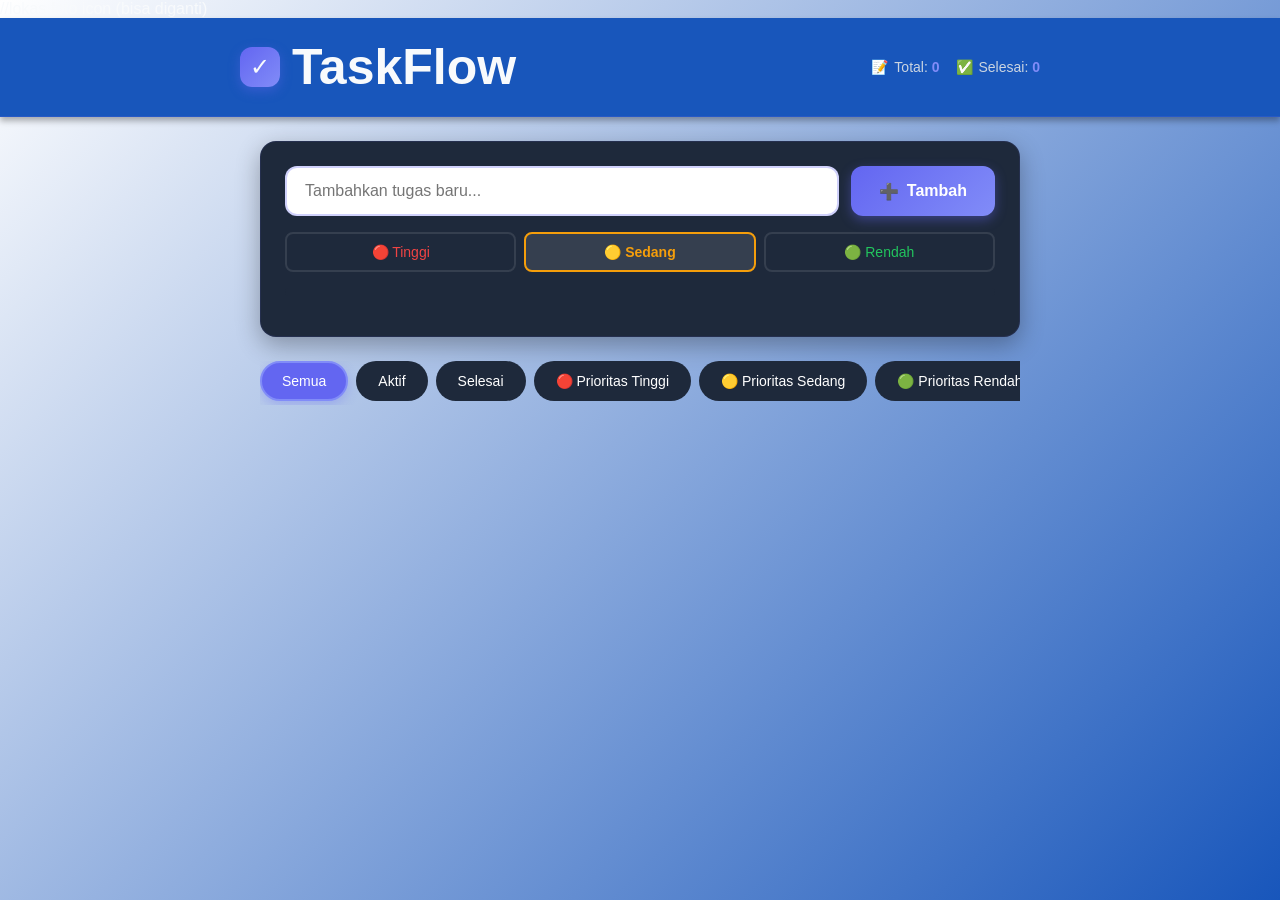
==== index.html @ 7a108eb2 "update template pwa" ====
<!DOCTYPE html>
<html lang="id">

<head>
    <meta charset="UTF-8" />
    <meta name="viewport" content="width=device-width, initial-scale=1, viewport-fit=cover">
    <meta name="mobile-web-app-capable" content="yes">
    <meta name="apple-mobile-web-app-capable" content="yes">
    <meta name="apple-mobile-web-app-status-bar-style" content="black-translucent">
    <meta name="theme-color" content="#6366f1" />
    <link rel="icon" href="icons/icon-192x192-A.png" type="image/png" /> //lokas foto icon (bisa diganti)
    <!-- ini untuk icon -->
    <link rel="manifest" href="manifest.json">
    <!-- untuk paw bulder (untuk mengubah menjadi android)  -->
    <title>TaskFlow - Kelola Tugas Anda</title>
    <style>
        * {
            margin: 0;
            padding: 0;
            box-sizing: border-box;
        }

        :root {
            --primary: #6366f1;
            --primary-dark: #4f46e5;
            --primary-light: #818cf8;
            --bg-dark: #ffffff;
            --bg-card: #1e293b;
            --text-light: #f8fafc;
            --text-gray: #cbd5e1;
            --success: #22c55e;
            --danger: #ef4444;
            --warning: #f59e0b;
        }

        body {
            font-family: -apple-system, BlinkMacSystemFont, 'Segoe UI', Roboto, sans-serif;
            background: linear-gradient(135deg, var(--bg-dark) 0%, #1856bb 100%);
            color: var(--text-light);
            min-height: 100vh;
            padding-bottom: 80px;
        }

        .header {
            background: #1856bb;
            backdrop-filter: blur(10px);
            padding: 20px;
            position: sticky;
            top: 0;
            z-index: 100;
            border-bottom: 1px solid rgba(99, 102, 241, 0.2);
            box-shadow: 0 4px 6px rgba(0, 0, 0, 0.3);
        }

        .header-content {
            max-width: 800px;
            margin: 0 auto;
            display: flex;
            justify-content: space-between;
            align-items: center;
        }

        .logo {
            display: flex;
            align-items: center;
            gap: 12px;
        }

        .logo-icon {
            width: 40px;
            height: 40px;
            background: linear-gradient(135deg, var(--primary), var(--primary-light));
            border-radius: 12px;
            display: flex;
            align-items: center;
            justify-content: center;
            font-size: 24px;
            box-shadow: 0 4px 12px rgba(99, 102, 241, 0.4);
        }

        h1 {
            font-size: 24px;
            font-weight: 700;
        }

        .stats {
            display: flex;
            gap: 16px;
            font-size: 14px;
            color: var(--text-gray);
        }

        .stat-item {
            display: flex;
            align-items: center;
            gap: 6px;
        }

        .stat-number {
            color: var(--primary-light);
            font-weight: 700;
        }

        .container {
            max-width: 800px;
            margin: 0 auto;
            padding: 24px 20px;
        }

        .input-section {
            background: var(--bg-card);
            padding: 24px;
            border-radius: 16px;
            margin-bottom: 24px;
            box-shadow: 0 8px 24px rgba(0, 0, 0, 0.3);
            border: 1px solid rgba(99, 102, 241, 0.1);
        }

        .input-group {
            display: flex;
            gap: 12px;
            margin-bottom: 16px;
        }

        input[type="text"] {
            flex: 1;
            padding: 14px 18px;
            background: var(--bg-dark);
            border: 2px solid rgba(99, 102, 241, 0.3);
            border-radius: 12px;
            color: var(--text-light);
            font-size: 16px;
            transition: all 0.3s ease;
        }

        input[type="text"]:focus {
            outline: none;
            border-color: var(--primary);
            box-shadow: 0 0 0 4px rgba(99, 102, 241, 0.1);
        }

        .btn {
            padding: 14px 28px;
            border: none;
            border-radius: 12px;
            font-size: 16px;
            font-weight: 600;
            cursor: pointer;
            transition: all 0.3s ease;
            display: flex;
            align-items: center;
            gap: 8px;
        }

        .btn-primary {
            background: linear-gradient(135deg, var(--primary), var(--primary-light));
            color: white;
            box-shadow: 0 4px 12px rgba(99, 102, 241, 0.4);
        }

        .btn-primary:hover {
            transform: translateY(-2px);
            box-shadow: 0 6px 20px rgba(99, 102, 241, 0.5);
        }

        .btn-primary:active {
            transform: translateY(0);
        }

        .priority-selector {
            display: flex;
            gap: 8px;
        }

        .priority-btn {
            flex: 1;
            padding: 10px;
            border: 2px solid rgba(255, 255, 255, 0.1);
            background: transparent;
            color: var(--text-gray);
            border-radius: 8px;
            cursor: pointer;
            transition: all 0.3s ease;
            font-size: 14px;
        }

        .priority-btn.active {
            border-color: currentColor;
            background: rgba(255, 255, 255, 0.1);
            font-weight: 600;
        }

        .priority-btn.high {
            color: var(--danger);
        }

        .priority-btn.medium {
            color: var(--warning);
        }

        .priority-btn.low {
            color: var(--success);
        }

        .filter-tabs {
            display: flex;
            gap: 8px;
            margin-bottom: 20px;
            overflow-x: auto;
            padding-bottom: 4px;
        }

        .filter-tab {
            padding: 10px 20px;
            background: var(--bg-card);
            border: 2px solid transparent;
            border-radius: 20px;
            cursor: pointer;
            transition: all 0.3s ease;
            white-space: nowrap;
            font-size: 14px;
            font-weight: 500;
            color: #ffffff;
        }

        .filter-tab.active {
            background: var(--primary);
            border-color: var(--primary-light);
            box-shadow: 0 4px 12px rgba(99, 102, 241, 0.3);
        }

        .tasks-list {
            display: flex;
            flex-direction: column;
            gap: 12px;
        }

        .task-item {
            background: var(--bg-card);
            padding: 20px;
            border-radius: 12px;
            border-left: 4px solid;
            display: flex;
            align-items: center;
            gap: 16px;
            transition: all 0.3s ease;
            animation: slideIn 0.3s ease;
        }

        @keyframes slideIn {
            from {
                opacity: 0;
                transform: translateY(-10px);
            }

            to {
                opacity: 1;
                transform: translateY(0);
            }
        }

        .task-item:hover {
            transform: translateX(4px);
            box-shadow: 0 4px 16px rgba(0, 0, 0, 0.3);
        }

        .task-item.high {
            border-left-color: var(--danger);
        }

        .task-item.medium {
            border-left-color: var(--warning);
        }

        .task-item.low {
            border-left-color: var(--success);
        }

        .task-checkbox {
            width: 24px;
            height: 24px;
            border: 2px solid var(--primary);
            border-radius: 6px;
            cursor: pointer;
            display: flex;
            align-items: center;
            justify-content: center;
            flex-shrink: 0;
            transition: all 0.3s ease;
        }

        .task-checkbox:hover {
            background: rgba(99, 102, 241, 0.1);
        }

        .task-checkbox.checked {
            background: var(--primary);
        }

        .task-content {
            flex: 1;
        }

        .task-text {
            font-size: 16px;
            margin-bottom: 4px;
        }

        .task-text.completed {
            text-decoration: line-through;
            opacity: 0.6;
        }

        .task-meta {
            display: flex;
            gap: 12px;
            font-size: 12px;
            color: var(--text-gray);
        }

        .task-time {
            display: flex;
            align-items: center;
            gap: 4px;
        }

        .task-actions {
            display: flex;
            gap: 8px;
        }

        .btn-icon {
            width: 36px;
            height: 36px;
            border: none;
            border-radius: 8px;
            cursor: pointer;
            display: flex;
            align-items: center;
            justify-content: center;
            transition: all 0.3s ease;
            font-size: 18px;
        }

        .btn-delete {
            background: rgba(239, 68, 68, 0.1);
            color: var(--danger);
        }

        .btn-delete:hover {
            background: var(--danger);
            color: white;
        }

        .empty-state {
            text-align: center;
            padding: 60px 20px;
            color: var(--text-gray);
        }

        .empty-icon {
            font-size: 64px;
            margin-bottom: 16px;
            opacity: 0.5;
        }

        .progress-bar {
            background: var(--bg-card);
            height: 8px;
            border-radius: 4px;
            overflow: hidden;
            margin: 16px 0;
        }

        .progress-fill {
            height: 100%;
            background: linear-gradient(90deg, var(--primary), var(--primary-light));
            transition: width 0.5s ease;
            border-radius: 4px;
        }

        @media (max-width: 640px) {
            .header-content {
                flex-direction: column;
                gap: 12px;
            }

            .input-group {
                flex-direction: column;
            }

            .stats {
                width: 100%;
                justify-content: space-around;
            }
        }

        .logo h1 {
            font-size: 50px;
            font-weight: 800;
        }
    </style>
</head>

<body>
    <header class="header">
        <div class="header-content">
            <div class="logo">
                <div class="logo-icon">✓</div>
                <h1 class="text-judul">TaskFlow</h1>
            </div>
            <div class="stats">
                <div class="stat-item">
                    <span>📝</span>
                    <span>Total: <span class="stat-number" id="totalTasks">0</span></span>
                </div>
                <div class="stat-item">
                    <span>✅</span>
                    <span>Selesai: <span class="stat-number" id="completedTasks">0</span></span>
                </div>
            </div>
        </div>
    </header>

    <div class="container">
        <div class="input-section">
            <div class="input-group">
                <input type="text" id="taskInput" placeholder="Tambahkan tugas baru..."
                    onkeypress="if(event.key==='Enter') addTask()" />
                <button class="btn btn-primary" onclick="addTask()">
                    <span>➕</span>
                    <span>Tambah</span>
                </button>
            </div>
            <div class="priority-selector">
                <button class="priority-btn high" onclick="setPriority('high')">🔴 Tinggi</button>
                <button class="priority-btn medium active" onclick="setPriority('medium')">🟡 Sedang</button>
                <button class="priority-btn low" onclick="setPriority('low')">🟢 Rendah</button>
            </div>
            <div class="progress-bar">
                <div class="progress-fill" id="progressBar" style="width: 0%"></div>
            </div>
        </div>

        <div class="filter-tabs">
            <button class="filter-tab active" onclick="filterTasks('all')">Semua</button>
            <button class="filter-tab" onclick="filterTasks('active')">Aktif</button>
            <button class="filter-tab" onclick="filterTasks('completed')">Selesai</button>
            <button class="filter-tab" onclick="filterTasks('high')">🔴 Prioritas Tinggi</button>
            <button class="filter-tab" onclick="filterTasks('medium')">🟡 Prioritas Sedang</button>
            <button class="filter-tab" onclick="filterTasks('low')">🟢 Prioritas Rendah</button>
        </div>

        <div class="tasks-list" id="tasksList"></div>
    </div>

    <script>
        let tasks = [];
        let currentPriority = 'medium';
        let currentFilter = 'all';

        function loadTasks() {
            const saved = localStorage.getItem('taskflow_tasks');
            if (saved) {
                tasks = JSON.parse(saved);
                renderTasks();
            }
        }

        function saveTasks() {
            localStorage.setItem('taskflow_tasks', JSON.stringify(tasks));
        }

        function setPriority(priority) {
            currentPriority = priority;
            document.querySelectorAll('.priority-btn').forEach(btn => {
                btn.classList.remove('active');
            });
            event.target.classList.add('active');
        }

        function addTask() {
            const input = document.getElementById('taskInput');
            const text = input.value.trim();

            if (text === '') return;

            const task = {
                id: Date.now(),
                text: text,
                completed: false,
                priority: currentPriority,
                createdAt: new Date().toLocaleString('id-ID')
            };

            tasks.unshift(task);
            input.value = '';
            saveTasks();
            renderTasks();
        }

        function toggleTask(id) {
            const task = tasks.find(t => t.id === id);
            if (task) {
                task.completed = !task.completed;
                saveTasks();
                renderTasks();
            }
        }

        function deleteTask(id) {
            tasks = tasks.filter(t => t.id !== id);
            saveTasks();
            renderTasks();
        }

        function filterTasks(filter) {
            currentFilter = filter;
            document.querySelectorAll('.filter-tab').forEach(tab => {
                tab.classList.remove('active');
            });
            event.target.classList.add('active');
            renderTasks();
        }

        function renderTasks() {
            const container = document.getElementById('tasksList');

            let filteredTasks = tasks;

            if (currentFilter === 'active') {
                filteredTasks = tasks.filter(t => !t.completed);
            } else if (currentFilter === 'completed') {
                filteredTasks = tasks.filter(t => t.completed);
            } else if (['high', 'medium', 'low'].includes(currentFilter)) {
                filteredTasks = tasks.filter(t => t.priority === currentFilter);
            }

            if (filteredTasks.length === 0) {
                container.innerHTML = `
          <div class="empty-state">
            <div class="empty-icon">📋</div>
            <h3>Tidak ada tugas</h3>
            <p>Mulai tambahkan tugas baru untuk memulai!</p>
          </div>
        `;
            } else {
                container.innerHTML = filteredTasks.map(task => `
          <div class="task-item ${task.priority}">
            <div class="task-checkbox ${task.completed ? 'checked' : ''}" onclick="toggleTask(${task.id})">
              ${task.completed ? '✓' : ''}
            </div>
            <div class="task-content">
              <div class="task-text ${task.completed ? 'completed' : ''}">${task.text}</div>
              <div class="task-meta">
                <span class="task-time">🕒 ${task.createdAt}</span>
                <span>📌 ${task.priority === 'high' ? 'Tinggi' : task.priority === 'medium' ? 'Sedang' : 'Rendah'}</span>
              </div>
            </div>
            <div class="task-actions">
              <button class="btn-icon btn-delete" onclick="deleteTask(${task.id})">🗑️</button>
            </div>
          </div>
        `).join('');
            }

            updateStats();
        }

        function updateStats() {
            const total = tasks.length;
            const completed = tasks.filter(t => t.completed).length;
            const progress = total > 0 ? (completed / total) * 100 : 0;

            document.getElementById('totalTasks').textContent = total;
            document.getElementById('completedTasks').textContent = completed;
            document.getElementById('progressBar').style.width = progress + '%';
        }

        loadTasks();

        if ('serviceWorker' in navigator) {
            window.addEventListener('load', () => {
                navigator.serviceWorker.register('./service-worker.js')
                    .then(() => console.log('Service Worker registered'))
                    .catch(err => console.error('Service Worker error:', err));
            });
        }
    </script>

</body>

</html>
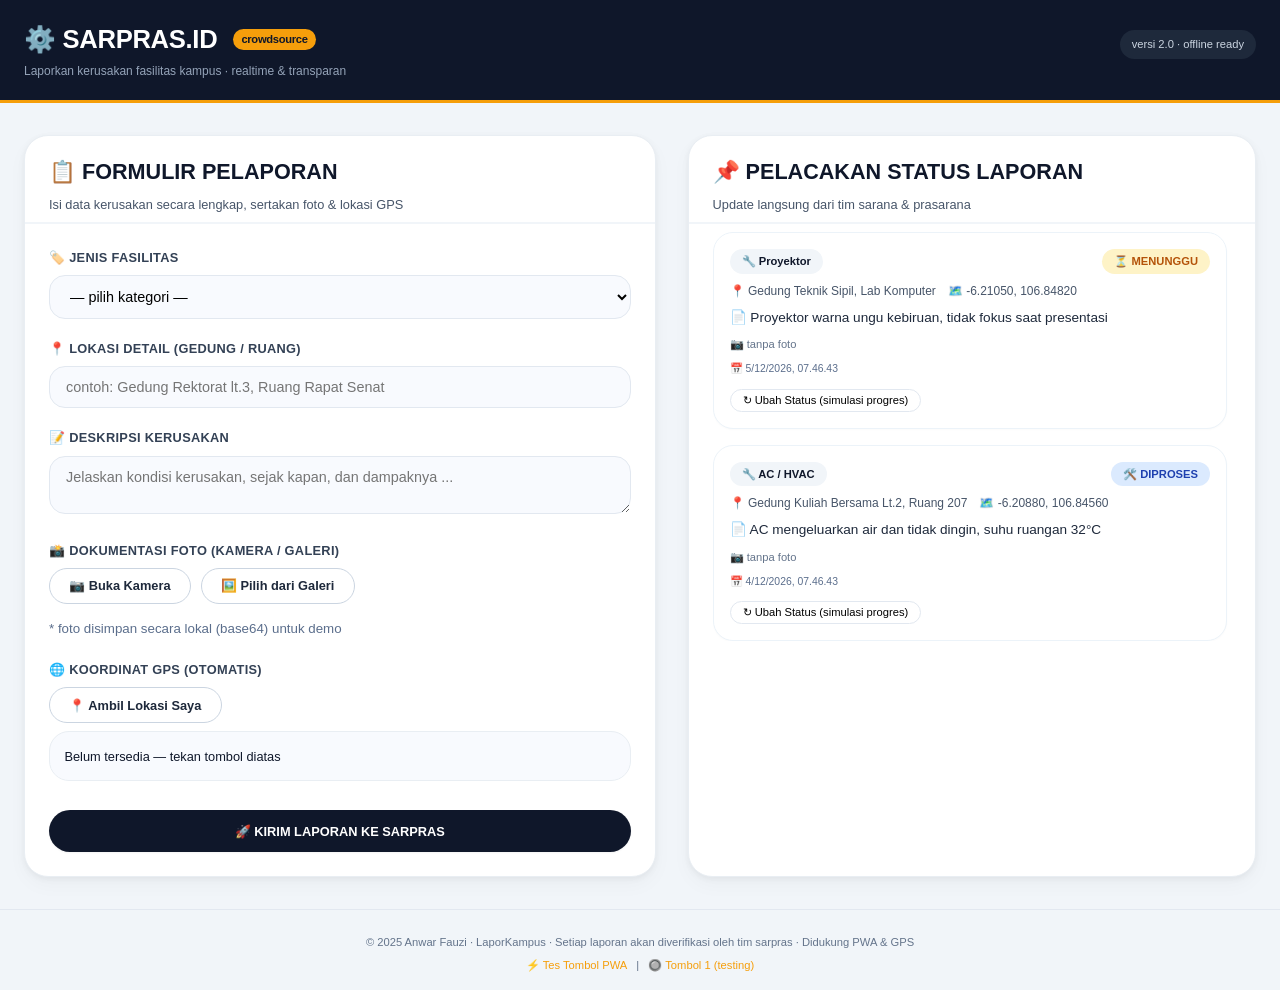
==== commit 363e67ca: "mengubah mengubah isi web" ====
--- a/index.html
+++ b/index.html
@@ -2,592 +2,657 @@
 <html lang="id">
 
 <head>
-    <meta charset="UTF-8" />
-    <meta name="viewport" content="width=device-width, initial-scale=1, viewport-fit=cover">
-    <meta name="mobile-web-app-capable" content="yes">
-    <meta name="apple-mobile-web-app-capable" content="yes">
-    <meta name="apple-mobile-web-app-status-bar-style" content="black-translucent">
-    <meta name="theme-color" content="#6366f1" />
-    <link rel="icon" href="icons/icon-192x192-A.png" type="image/png" /> //lokas foto icon (bisa diganti)
-    <!-- ini untuk icon -->
-    <link rel="manifest" href="manifest.json">
-    <!-- untuk paw bulder (untuk mengubah menjadi android)  -->
-    <title>TaskFlow - Kelola Tugas Anda</title>
-    <style>
-        * {
-            margin: 0;
-            padding: 0;
-            box-sizing: border-box;
+  <meta charset="UTF-8" />
+  <meta name="viewport" content="width=device-width, initial-scale=1, viewport-fit=cover">
+  <meta name="mobile-web-app-capable" content="yes">
+  <meta name="apple-mobile-web-app-capable" content="yes">
+  <meta name="apple-mobile-web-app-status-bar-style" content="black-translucent">
+  <meta name="theme-color" content="#0F172A" />
+  <link rel="manifest" href="manifest.json" />
+  <link rel="icon" href="icons/logo1.png" type="image/png" />
+  <title>SarprasID — Pelaporan Fasilitas Kampus</title>
+  <style>
+    /* RESET & GLOBAL — tampilan handmade, industrial modern */
+    * {
+      margin: 0;
+      padding: 0;
+      box-sizing: border-box;
+    }
+
+    body {
+      font-family: 'Inter', -apple-system, BlinkMacSystemFont, 'Segoe UI', Roboto, Helvetica, sans-serif;
+      background: #F1F5F9;
+      color: #0F172A;
+      line-height: 1.5;
+    }
+
+    /* custom scroll */
+    ::-webkit-scrollbar {
+      width: 6px;
+      height: 6px;
+    }
+    ::-webkit-scrollbar-track {
+      background: #E2E8F0;
+      border-radius: 10px;
+    }
+    ::-webkit-scrollbar-thumb {
+      background: #94A3B8;
+      border-radius: 10px;
+    }
+
+    /* header industrial */
+    .site-header {
+      background: #0F172A;
+      padding: 1.25rem 1.5rem;
+      border-bottom: 3px solid #F59E0B;
+    }
+    .header-container {
+      max-width: 1280px;
+      margin: 0 auto;
+      display: flex;
+      align-items: baseline;
+      justify-content: space-between;
+      flex-wrap: wrap;
+      gap: 0.75rem;
+    }
+    .brand h1 {
+      font-size: 1.6rem;
+      font-weight: 700;
+      letter-spacing: -0.3px;
+      color: white;
+      display: inline-flex;
+      align-items: center;
+      gap: 8px;
+    }
+    .brand span {
+      background: #F59E0B;
+      font-size: 0.7rem;
+      font-weight: 600;
+      padding: 2px 8px;
+      border-radius: 30px;
+      color: #0F172A;
+      margin-left: 8px;
+    }
+    .brand p {
+      color: #94A3B8;
+      font-size: 0.75rem;
+      margin-top: 4px;
+    }
+    .badge-version {
+      background: #1E293B;
+      padding: 6px 12px;
+      border-radius: 40px;
+      color: #CBD5E1;
+      font-size: 0.7rem;
+      font-weight: 500;
+    }
+
+    /* main layout */
+    .app-wrapper {
+      max-width: 1280px;
+      margin: 2rem auto;
+      padding: 0 1.5rem;
+      display: grid;
+      grid-template-columns: 1fr 0.9fr;
+      gap: 2rem;
+    }
+
+    /* card style — rough edge, subtle shadow */
+    .card-panel {
+      background: white;
+      border-radius: 24px;
+      box-shadow: 0 8px 20px rgba(0,0,0,0.03), 0 2px 6px rgba(0,0,0,0.05);
+      transition: all 0.2s ease;
+      overflow: hidden;
+      border: 1px solid #E9EEF3;
+    }
+    .card-header {
+      padding: 1.25rem 1.5rem 0.5rem 1.5rem;
+      border-bottom: 2px solid #F1F5F9;
+    }
+    .card-header h2 {
+      font-size: 1.35rem;
+      font-weight: 600;
+      display: flex;
+      align-items: center;
+      gap: 8px;
+      color: #0F172A;
+    }
+    .card-header p {
+      font-size: 0.8rem;
+      color: #475569;
+      margin-top: 6px;
+    }
+    .card-body {
+      padding: 1.5rem;
+    }
+
+    /* form styling — professional, dense */
+    .form-group {
+      margin-bottom: 1.25rem;
+    }
+    .form-row {
+      display: flex;
+      gap: 1rem;
+      flex-wrap: wrap;
+    }
+    .form-row .form-group {
+      flex: 1;
+    }
+    label {
+      font-weight: 600;
+      font-size: 0.8rem;
+      text-transform: uppercase;
+      letter-spacing: 0.3px;
+      color: #334155;
+      display: block;
+      margin-bottom: 0.5rem;
+    }
+    input, select, textarea {
+      width: 100%;
+      padding: 0.75rem 1rem;
+      background: #F8FAFE;
+      border: 1.5px solid #E2E8F0;
+      border-radius: 16px;
+      font-size: 0.9rem;
+      transition: 0.2s;
+      font-family: inherit;
+    }
+    input:focus, select:focus, textarea:focus {
+      outline: none;
+      border-color: #F59E0B;
+      background: white;
+      box-shadow: 0 0 0 3px rgba(245,158,11,0.1);
+    }
+    .btn-group {
+      display: flex;
+      flex-wrap: wrap;
+      gap: 10px;
+      margin: 0.5rem 0 0.25rem;
+    }
+    .btn {
+      font-weight: 600;
+      padding: 0.6rem 1.2rem;
+      border-radius: 40px;
+      border: none;
+      cursor: pointer;
+      font-size: 0.8rem;
+      transition: 0.15s;
+      background: #F1F5F9;
+      color: #1E293B;
+    }
+    .btn-primary {
+      background: #0F172A;
+      color: white;
+      box-shadow: 0 1px 2px rgba(0,0,0,0.05);
+    }
+    .btn-primary:hover {
+      background: #F59E0B;
+      color: #0F172A;
+      transform: translateY(-1px);
+    }
+    .btn-outline {
+      background: transparent;
+      border: 1.5px solid #CBD5E1;
+    }
+    .btn-outline:hover {
+      border-color: #F59E0B;
+      background: #FFF8ED;
+    }
+    .btn-danger-light {
+      background: #FEF2F2;
+      color: #B91C1C;
+    }
+    .photo-preview-grid {
+      margin-top: 12px;
+      display: flex;
+      gap: 12px;
+      flex-wrap: wrap;
+      align-items: center;
+    }
+    .preview-img {
+      width: 80px;
+      height: 80px;
+      object-fit: cover;
+      border-radius: 16px;
+      border: 2px solid #E2E8F0;
+      background: #F1F5F9;
+    }
+    .location-box {
+      background: #F8FAFE;
+      border-radius: 20px;
+      padding: 0.9rem;
+      margin-top: 8px;
+      border: 1px solid #E9EEF3;
+      font-size: 0.8rem;
+    }
+    .coord-text {
+      font-family: monospace;
+      font-size: 0.75rem;
+      color: #334155;
+      word-break: break-all;
+    }
+
+    /* daftar laporan */
+    .report-list {
+      display: flex;
+      flex-direction: column;
+      gap: 1rem;
+      max-height: 560px;
+      overflow-y: auto;
+      padding-right: 4px;
+    }
+    .report-ticket {
+      background: #FFFFFF;
+      border-radius: 20px;
+      border: 1px solid #ECF3F9;
+      padding: 1rem;
+      transition: 0.1s;
+      box-shadow: 0 1px 2px rgba(0,0,0,0.02);
+    }
+    .ticket-header {
+      display: flex;
+      justify-content: space-between;
+      align-items: flex-start;
+      flex-wrap: wrap;
+      gap: 0.5rem;
+      margin-bottom: 0.5rem;
+    }
+    .ticket-type {
+      font-weight: 800;
+      background: #F1F5F9;
+      padding: 4px 12px;
+      border-radius: 40px;
+      font-size: 0.7rem;
+    }
+    .status {
+      font-size: 0.7rem;
+      font-weight: 700;
+      padding: 4px 12px;
+      border-radius: 40px;
+    }
+    .status.pending { background: #FEF3C7; color: #B45309; }
+    .status.progress { background: #DBEAFE; color: #1E40AF; }
+    .status.done { background: #D1FAE5; color: #065F46; }
+    .ticket-location {
+      font-size: 0.75rem;
+      color: #475569;
+      margin: 8px 0 6px;
+      display: flex;
+      gap: 12px;
+      flex-wrap: wrap;
+    }
+    .ticket-desc {
+      font-size: 0.85rem;
+      margin: 8px 0;
+      color: #1E293B;
+    }
+    .ticket-img {
+      max-width: 100%;
+      max-height: 130px;
+      border-radius: 14px;
+      margin: 8px 0;
+      border: 1px solid #E2E8F0;
+    }
+    .update-status-btn {
+      background: none;
+      border: 1px solid #E2E8F0;
+      font-size: 0.7rem;
+      padding: 4px 12px;
+      border-radius: 30px;
+      margin-top: 8px;
+      cursor: pointer;
+      font-weight: 500;
+    }
+    .footer-note {
+      text-align: center;
+      margin: 2rem auto 1rem;
+      font-size: 0.7rem;
+      color: #64748B;
+      border-top: 1px solid #E2E8F0;
+      padding-top: 1.5rem;
+      max-width: 1280px;
+      padding-left: 1.5rem;
+      padding-right: 1.5rem;
+    }
+
+    @media (max-width: 780px) {
+      .app-wrapper {
+        grid-template-columns: 1fr;
+        gap: 1.5rem;
+      }
+      .site-header .header-container {
+        flex-direction: column;
+        align-items: flex-start;
+      }
+    }
+  </style>
+</head>
+<body>
+
+<header class="site-header">
+  <div class="header-container">
+    <div class="brand">
+      <h1>⚙️ SARPRAS.ID <span>crowdsource</span></h1>
+      <p>Laporkan kerusakan fasilitas kampus · realtime & transparan</p>
+    </div>
+    <div class="badge-version">versi 2.0 · offline ready</div>
+  </div>
+</header>
+
+<div class="app-wrapper">
+  <!-- KIRI: FORM PELAPORAN + MEDIA + GPS -->
+  <div class="card-panel">
+    <div class="card-header">
+      <h2>📋 FORMULIR PELAPORAN</h2>
+      <p>Isi data kerusakan secara lengkap, sertakan foto & lokasi GPS</p>
+    </div>
+    <div class="card-body">
+      <form id="reportForm">
+        <div class="form-group">
+          <label>🏷️ JENIS FASILITAS</label>
+          <select id="facilityType" required>
+            <option value="" disabled selected>— pilih kategori —</option>
+            <option value="AC / HVAC">❄️ AC / HVAC tidak dingin</option>
+            <option value="Proyektor">📽️ Proyektor rusak / buram</option>
+            <option value="Bangku / Kursi">🪑 Bangku / Kursi patah</option>
+            <option value="Lampu Penerangan">💡 Lampu mati / redup</option>
+            <option value="Toilet / Sanitasi">🚽 Toilet mampet / rusak</option>
+            <option value="Infrastruktur Lain">🏗️ Lainnya (tulis di deskripsi)</option>
+          </select>
+        </div>
+        <div class="form-group">
+          <label>📍 LOKASI DETAIL (Gedung / Ruang)</label>
+          <input type="text" id="locationDetail" placeholder="contoh: Gedung Rektorat lt.3, Ruang Rapat Senat" required>
+        </div>
+        <div class="form-group">
+          <label>📝 DESKRIPSI KERUSAKAN</label>
+          <textarea id="description" rows="2" placeholder="Jelaskan kondisi kerusakan, sejak kapan, dan dampaknya ..." required></textarea>
+        </div>
+
+        <!-- FITUR KAMERA & FILE -->
+        <div class="form-group">
+          <label>📸 DOKUMENTASI FOTO (kamera / galeri)</label>
+          <div class="btn-group">
+            <button type="button" id="cameraActionBtn" class="btn btn-outline">📷 Buka Kamera</button>
+            <button type="button" id="galleryActionBtn" class="btn btn-outline">🖼️ Pilih dari Galeri</button>
+          </div>
+          <input type="file" id="hiddenFileInput" accept="image/*" style="display:none">
+          <div id="photoPreviewContainer" class="photo-preview-grid"></div>
+          <small style="color:#5B6E8C;">* foto disimpan secara lokal (base64) untuk demo</small>
+        </div>
+
+        <!-- GPS -->
+        <div class="form-group">
+          <label>🌐 KOORDINAT GPS (otomatis)</label>
+          <button type="button" id="triggerGpsBtn" class="btn btn-outline">📍 Ambil Lokasi Saya</button>
+          <div id="gpsStatusBox" class="location-box">
+            <span id="gpsLabel">Belum tersedia — tekan tombol diatas</span>
+          </div>
+          <input type="hidden" id="hiddenLat">
+          <input type="hidden" id="hiddenLng">
+        </div>
+
+        <div style="margin-top: 1.8rem;">
+          <button type="submit" id="submitMasterBtn" class="btn btn-primary" style="width:100%; padding: 0.85rem;">🚀 KIRIM LAPORAN KE SARPRAS</button>
+        </div>
+      </form>
+    </div>
+  </div>
+
+  <!-- KANAN: DAFTAR LAPORAN & STATUS TRACKING -->
+  <div class="card-panel">
+    <div class="card-header">
+      <h2>📌 PELACAKAN STATUS LAPORAN</h2>
+      <p>Update langsung dari tim sarana & prasarana</p>
+    </div>
+    <div class="card-body" style="padding-top: 0.5rem;">
+      <div id="dynamicReportList" class="report-list">
+        <div style="text-align:center; padding:2rem; color:#94A3B8;">Memuat data laporan...</div>
+      </div>
+    </div>
+  </div>
+</div>
+
+<div class="footer-note">
+  <p>© 2025 Anwar Fauzi · LaporKampus · Setiap laporan akan diverifikasi oleh tim sarpras · Didukung PWA & GPS</p>
+  <p style="margin-top:6px;">
+    <button onclick="alert('PWA aktif!')" style="background:none; border:none; color:#F59E0B; cursor:pointer; font-size:0.7rem;">⚡ Tes Tombol PWA</button> 
+    <span style="margin:0 6px">|</span>
+    <button onclick="alert('tombol testing hidup')" style="background:none; border:none; color:#F59E0B; cursor:pointer; font-size:0.7rem;">🔘 Tombol 1 (testing)</button>
+  </p>
+</div>
+
+<script>
+  // ---------- STORAGE & DATA LAPORAN ----------
+  let reportsDatabase = [];
+
+  function loadReports() {
+    const stored = localStorage.getItem('sarpras_reports_v2');
+    if(stored) {
+      try {
+        reportsDatabase = JSON.parse(stored);
+      } catch(e) { reportsDatabase = []; }
+    } else {
+      // data demo supaya tidak kosong — tampilan lebih hidup
+      reportsDatabase = [
+        {
+          id: 240101,
+          facilityType: "AC / HVAC",
+          locationDetail: "Gedung Kuliah Bersama Lt.2, Ruang 207",
+          description: "AC mengeluarkan air dan tidak dingin, suhu ruangan 32°C",
+          latitude: -6.2088, longitude: 106.8456,
+          photoBase64: null,
+          status: "diproses",
+          timestamp: new Date(Date.now() - 2*86400000).toISOString()
+        },
+        {
+          id: 240102,
+          facilityType: "Proyektor",
+          locationDetail: "Gedung Teknik Sipil, Lab Komputer",
+          description: "Proyektor warna ungu kebiruan, tidak fokus saat presentasi",
+          latitude: -6.2105, longitude: 106.8482,
+          photoBase64: null,
+          status: "menunggu",
+          timestamp: new Date(Date.now() - 86400000).toISOString()
         }
-
-        :root {
-            --primary: #6366f1;
-            --primary-dark: #4f46e5;
-            --primary-light: #818cf8;
-            --bg-dark: #ffffff;
-            --bg-card: #1e293b;
-            --text-light: #f8fafc;
-            --text-gray: #cbd5e1;
-            --success: #22c55e;
-            --danger: #ef4444;
-            --warning: #f59e0b;
-        }
-
-        body {
-            font-family: -apple-system, BlinkMacSystemFont, 'Segoe UI', Roboto, sans-serif;
-            background: linear-gradient(135deg, var(--bg-dark) 0%, #1856bb 100%);
-            color: var(--text-light);
-            min-height: 100vh;
-            padding-bottom: 80px;
-        }
-
-        .header {
-            background: #1856bb;
-            backdrop-filter: blur(10px);
-            padding: 20px;
-            position: sticky;
-            top: 0;
-            z-index: 100;
-            border-bottom: 1px solid rgba(99, 102, 241, 0.2);
-            box-shadow: 0 4px 6px rgba(0, 0, 0, 0.3);
-        }
-
-        .header-content {
-            max-width: 800px;
-            margin: 0 auto;
-            display: flex;
-            justify-content: space-between;
-            align-items: center;
-        }
-
-        .logo {
-            display: flex;
-            align-items: center;
-            gap: 12px;
-        }
-
-        .logo-icon {
-            width: 40px;
-            height: 40px;
-            background: linear-gradient(135deg, var(--primary), var(--primary-light));
-            border-radius: 12px;
-            display: flex;
-            align-items: center;
-            justify-content: center;
-            font-size: 24px;
-            box-shadow: 0 4px 12px rgba(99, 102, 241, 0.4);
-        }
-
-        h1 {
-            font-size: 24px;
-            font-weight: 700;
-        }
-
-        .stats {
-            display: flex;
-            gap: 16px;
-            font-size: 14px;
-            color: var(--text-gray);
-        }
-
-        .stat-item {
-            display: flex;
-            align-items: center;
-            gap: 6px;
-        }
-
-        .stat-number {
-            color: var(--primary-light);
-            font-weight: 700;
-        }
-
-        .container {
-            max-width: 800px;
-            margin: 0 auto;
-            padding: 24px 20px;
-        }
-
-        .input-section {
-            background: var(--bg-card);
-            padding: 24px;
-            border-radius: 16px;
-            margin-bottom: 24px;
-            box-shadow: 0 8px 24px rgba(0, 0, 0, 0.3);
-            border: 1px solid rgba(99, 102, 241, 0.1);
-        }
-
-        .input-group {
-            display: flex;
-            gap: 12px;
-            margin-bottom: 16px;
-        }
-
-        input[type="text"] {
-            flex: 1;
-            padding: 14px 18px;
-            background: var(--bg-dark);
-            border: 2px solid rgba(99, 102, 241, 0.3);
-            border-radius: 12px;
-            color: var(--text-light);
-            font-size: 16px;
-            transition: all 0.3s ease;
-        }
-
-        input[type="text"]:focus {
-            outline: none;
-            border-color: var(--primary);
-            box-shadow: 0 0 0 4px rgba(99, 102, 241, 0.1);
-        }
-
-        .btn {
-            padding: 14px 28px;
-            border: none;
-            border-radius: 12px;
-            font-size: 16px;
-            font-weight: 600;
-            cursor: pointer;
-            transition: all 0.3s ease;
-            display: flex;
-            align-items: center;
-            gap: 8px;
-        }
-
-        .btn-primary {
-            background: linear-gradient(135deg, var(--primary), var(--primary-light));
-            color: white;
-            box-shadow: 0 4px 12px rgba(99, 102, 241, 0.4);
-        }
-
-        .btn-primary:hover {
-            transform: translateY(-2px);
-            box-shadow: 0 6px 20px rgba(99, 102, 241, 0.5);
-        }
-
-        .btn-primary:active {
-            transform: translateY(0);
-        }
-
-        .priority-selector {
-            display: flex;
-            gap: 8px;
-        }
-
-        .priority-btn {
-            flex: 1;
-            padding: 10px;
-            border: 2px solid rgba(255, 255, 255, 0.1);
-            background: transparent;
-            color: var(--text-gray);
-            border-radius: 8px;
-            cursor: pointer;
-            transition: all 0.3s ease;
-            font-size: 14px;
-        }
-
-        .priority-btn.active {
-            border-color: currentColor;
-            background: rgba(255, 255, 255, 0.1);
-            font-weight: 600;
-        }
-
-        .priority-btn.high {
-            color: var(--danger);
-        }
-
-        .priority-btn.medium {
-            color: var(--warning);
-        }
-
-        .priority-btn.low {
-            color: var(--success);
-        }
-
-        .filter-tabs {
-            display: flex;
-            gap: 8px;
-            margin-bottom: 20px;
-            overflow-x: auto;
-            padding-bottom: 4px;
-        }
-
-        .filter-tab {
-            padding: 10px 20px;
-            background: var(--bg-card);
-            border: 2px solid transparent;
-            border-radius: 20px;
-            cursor: pointer;
-            transition: all 0.3s ease;
-            white-space: nowrap;
-            font-size: 14px;
-            font-weight: 500;
-            color: #ffffff;
-        }
-
-        .filter-tab.active {
-            background: var(--primary);
-            border-color: var(--primary-light);
-            box-shadow: 0 4px 12px rgba(99, 102, 241, 0.3);
-        }
-
-        .tasks-list {
-            display: flex;
-            flex-direction: column;
-            gap: 12px;
-        }
-
-        .task-item {
-            background: var(--bg-card);
-            padding: 20px;
-            border-radius: 12px;
-            border-left: 4px solid;
-            display: flex;
-            align-items: center;
-            gap: 16px;
-            transition: all 0.3s ease;
-            animation: slideIn 0.3s ease;
-        }
-
-        @keyframes slideIn {
-            from {
-                opacity: 0;
-                transform: translateY(-10px);
-            }
-
-            to {
-                opacity: 1;
-                transform: translateY(0);
-            }
-        }
-
-        .task-item:hover {
-            transform: translateX(4px);
-            box-shadow: 0 4px 16px rgba(0, 0, 0, 0.3);
-        }
-
-        .task-item.high {
-            border-left-color: var(--danger);
-        }
-
-        .task-item.medium {
-            border-left-color: var(--warning);
-        }
-
-        .task-item.low {
-            border-left-color: var(--success);
-        }
-
-        .task-checkbox {
-            width: 24px;
-            height: 24px;
-            border: 2px solid var(--primary);
-            border-radius: 6px;
-            cursor: pointer;
-            display: flex;
-            align-items: center;
-            justify-content: center;
-            flex-shrink: 0;
-            transition: all 0.3s ease;
-        }
-
-        .task-checkbox:hover {
-            background: rgba(99, 102, 241, 0.1);
-        }
-
-        .task-checkbox.checked {
-            background: var(--primary);
-        }
-
-        .task-content {
-            flex: 1;
-        }
-
-        .task-text {
-            font-size: 16px;
-            margin-bottom: 4px;
-        }
-
-        .task-text.completed {
-            text-decoration: line-through;
-            opacity: 0.6;
-        }
-
-        .task-meta {
-            display: flex;
-            gap: 12px;
-            font-size: 12px;
-            color: var(--text-gray);
-        }
-
-        .task-time {
-            display: flex;
-            align-items: center;
-            gap: 4px;
-        }
-
-        .task-actions {
-            display: flex;
-            gap: 8px;
-        }
-
-        .btn-icon {
-            width: 36px;
-            height: 36px;
-            border: none;
-            border-radius: 8px;
-            cursor: pointer;
-            display: flex;
-            align-items: center;
-            justify-content: center;
-            transition: all 0.3s ease;
-            font-size: 18px;
-        }
-
-        .btn-delete {
-            background: rgba(239, 68, 68, 0.1);
-            color: var(--danger);
-        }
-
-        .btn-delete:hover {
-            background: var(--danger);
-            color: white;
-        }
-
-        .empty-state {
-            text-align: center;
-            padding: 60px 20px;
-            color: var(--text-gray);
-        }
-
-        .empty-icon {
-            font-size: 64px;
-            margin-bottom: 16px;
-            opacity: 0.5;
-        }
-
-        .progress-bar {
-            background: var(--bg-card);
-            height: 8px;
-            border-radius: 4px;
-            overflow: hidden;
-            margin: 16px 0;
-        }
-
-        .progress-fill {
-            height: 100%;
-            background: linear-gradient(90deg, var(--primary), var(--primary-light));
-            transition: width 0.5s ease;
-            border-radius: 4px;
-        }
-
-        @media (max-width: 640px) {
-            .header-content {
-                flex-direction: column;
-                gap: 12px;
-            }
-
-            .input-group {
-                flex-direction: column;
-            }
-
-            .stats {
-                width: 100%;
-                justify-content: space-around;
-            }
-        }
-
-        .logo h1 {
-            font-size: 50px;
-            font-weight: 800;
-        }
-    </style>
-</head>
-
-<body>
-    <header class="header">
-        <div class="header-content">
-            <div class="logo">
-                <div class="logo-icon">✓</div>
-                <h1 class="text-judul">TaskFlow</h1>
-            </div>
-            <div class="stats">
-                <div class="stat-item">
-                    <span>📝</span>
-                    <span>Total: <span class="stat-number" id="totalTasks">0</span></span>
-                </div>
-                <div class="stat-item">
-                    <span>✅</span>
-                    <span>Selesai: <span class="stat-number" id="completedTasks">0</span></span>
-                </div>
-            </div>
-        </div>
-    </header>
-
-    <div class="container">
-        <div class="input-section">
-            <div class="input-group">
-                <input type="text" id="taskInput" placeholder="Tambahkan tugas baru..."
-                    onkeypress="if(event.key==='Enter') addTask()" />
-                <button class="btn btn-primary" onclick="addTask()">
-                    <span>➕</span>
-                    <span>Tambah</span>
-                </button>
-            </div>
-            <div class="priority-selector">
-                <button class="priority-btn high" onclick="setPriority('high')">🔴 Tinggi</button>
-                <button class="priority-btn medium active" onclick="setPriority('medium')">🟡 Sedang</button>
-                <button class="priority-btn low" onclick="setPriority('low')">🟢 Rendah</button>
-            </div>
-            <div class="progress-bar">
-                <div class="progress-fill" id="progressBar" style="width: 0%"></div>
-            </div>
-        </div>
-
-        <div class="filter-tabs">
-            <button class="filter-tab active" onclick="filterTasks('all')">Semua</button>
-            <button class="filter-tab" onclick="filterTasks('active')">Aktif</button>
-            <button class="filter-tab" onclick="filterTasks('completed')">Selesai</button>
-            <button class="filter-tab" onclick="filterTasks('high')">🔴 Prioritas Tinggi</button>
-            <button class="filter-tab" onclick="filterTasks('medium')">🟡 Prioritas Sedang</button>
-            <button class="filter-tab" onclick="filterTasks('low')">🟢 Prioritas Rendah</button>
-        </div>
-
-        <div class="tasks-list" id="tasksList"></div>
-    </div>
-
-    <script>
-        let tasks = [];
-        let currentPriority = 'medium';
-        let currentFilter = 'all';
-
-        function loadTasks() {
-            const saved = localStorage.getItem('taskflow_tasks');
-            if (saved) {
-                tasks = JSON.parse(saved);
-                renderTasks();
-            }
-        }
-
-        function saveTasks() {
-            localStorage.setItem('taskflow_tasks', JSON.stringify(tasks));
-        }
-
-        function setPriority(priority) {
-            currentPriority = priority;
-            document.querySelectorAll('.priority-btn').forEach(btn => {
-                btn.classList.remove('active');
-            });
-            event.target.classList.add('active');
-        }
-
-        function addTask() {
-            const input = document.getElementById('taskInput');
-            const text = input.value.trim();
-
-            if (text === '') return;
-
-            const task = {
-                id: Date.now(),
-                text: text,
-                completed: false,
-                priority: currentPriority,
-                createdAt: new Date().toLocaleString('id-ID')
-            };
-
-            tasks.unshift(task);
-            input.value = '';
-            saveTasks();
-            renderTasks();
-        }
-
-        function toggleTask(id) {
-            const task = tasks.find(t => t.id === id);
-            if (task) {
-                task.completed = !task.completed;
-                saveTasks();
-                renderTasks();
-            }
-        }
-
-        function deleteTask(id) {
-            tasks = tasks.filter(t => t.id !== id);
-            saveTasks();
-            renderTasks();
-        }
-
-        function filterTasks(filter) {
-            currentFilter = filter;
-            document.querySelectorAll('.filter-tab').forEach(tab => {
-                tab.classList.remove('active');
-            });
-            event.target.classList.add('active');
-            renderTasks();
-        }
-
-        function renderTasks() {
-            const container = document.getElementById('tasksList');
-
-            let filteredTasks = tasks;
-
-            if (currentFilter === 'active') {
-                filteredTasks = tasks.filter(t => !t.completed);
-            } else if (currentFilter === 'completed') {
-                filteredTasks = tasks.filter(t => t.completed);
-            } else if (['high', 'medium', 'low'].includes(currentFilter)) {
-                filteredTasks = tasks.filter(t => t.priority === currentFilter);
-            }
-
-            if (filteredTasks.length === 0) {
-                container.innerHTML = `
-          <div class="empty-state">
-            <div class="empty-icon">📋</div>
-            <h3>Tidak ada tugas</h3>
-            <p>Mulai tambahkan tugas baru untuk memulai!</p>
-          </div>
-        `;
-            } else {
-                container.innerHTML = filteredTasks.map(task => `
-          <div class="task-item ${task.priority}">
-            <div class="task-checkbox ${task.completed ? 'checked' : ''}" onclick="toggleTask(${task.id})">
-              ${task.completed ? '✓' : ''}
-            </div>
-            <div class="task-content">
-              <div class="task-text ${task.completed ? 'completed' : ''}">${task.text}</div>
-              <div class="task-meta">
-                <span class="task-time">🕒 ${task.createdAt}</span>
-                <span>📌 ${task.priority === 'high' ? 'Tinggi' : task.priority === 'medium' ? 'Sedang' : 'Rendah'}</span>
-              </div>
-            </div>
-            <div class="task-actions">
-              <button class="btn-icon btn-delete" onclick="deleteTask(${task.id})">🗑️</button>
-            </div>
-          </div>
-        `).join('');
-            }
-
-            updateStats();
-        }
-
-        function updateStats() {
-            const total = tasks.length;
-            const completed = tasks.filter(t => t.completed).length;
-            const progress = total > 0 ? (completed / total) * 100 : 0;
-
-            document.getElementById('totalTasks').textContent = total;
-            document.getElementById('completedTasks').textContent = completed;
-            document.getElementById('progressBar').style.width = progress + '%';
-        }
-
-        loadTasks();
-
-        if ('serviceWorker' in navigator) {
-            window.addEventListener('load', () => {
-                navigator.serviceWorker.register('./service-worker.js')
-                    .then(() => console.log('Service Worker registered'))
-                    .catch(err => console.error('Service Worker error:', err));
-            });
-        }
-    </script>
-
+      ];
+      saveReports();
+    }
+    renderReportList();
+  }
+
+  function saveReports() {
+    localStorage.setItem('sarpras_reports_v2', JSON.stringify(reportsDatabase));
+    renderReportList();
+  }
+
+  function renderReportList() {
+    const container = document.getElementById('dynamicReportList');
+    if(!reportsDatabase.length) {
+      container.innerHTML = `<div style="text-align:center; padding:2rem; background:#F8FAFE; border-radius:28px;">📭 Belum ada laporan. Kirim laporan pertama anda.</div>`;
+      return;
+    }
+    const sorted = [...reportsDatabase].reverse();
+    container.innerHTML = sorted.map(r => `
+      <div class="report-ticket" data-id="${r.id}">
+        <div class="ticket-header">
+          <span class="ticket-type">🔧 ${escapeHtml(r.facilityType)}</span>
+          <span class="status ${getStatusClass(r.status)}">${getStatusText(r.status)}</span>
+        </div>
+        <div class="ticket-location">
+          <span>📍 ${escapeHtml(r.locationDetail)}</span>
+          ${r.latitude && r.longitude ? `<span>🗺️ ${Number(r.latitude).toFixed(5)}, ${Number(r.longitude).toFixed(5)}</span>` : '<span>📍 koordinat tidak tersedia</span>'}
+        </div>
+        <div class="ticket-desc">📄 ${escapeHtml(r.description)}</div>
+        ${r.photoBase64 ? `<img src="${r.photoBase64}" class="ticket-img" alt="foto kerusakan" loading="lazy">` : `<div style="font-size:0.7rem; color:#64748B;">📷 tanpa foto</div>`}
+        <div style="font-size:0.65rem; color:#5B6E8C; margin:8px 0 4px;">📅 ${new Date(r.timestamp).toLocaleString('id-ID')}</div>
+        ${r.status !== 'selesai' ? `<button class="update-status-btn" data-id="${r.id}" data-current="${r.status}">↻ Ubah Status (simulasi progres)</button>` : ''}
+      </div>
+    `).join('');
+
+    // Attach update status buttons
+    document.querySelectorAll('.update-status-btn').forEach(btn => {
+      btn.addEventListener('click', (e) => {
+        e.stopPropagation();
+        const id = parseInt(btn.getAttribute('data-id'));
+        updateSingleStatus(id);
+      });
+    });
+  }
+
+  function getStatusClass(status) {
+    if(status === 'menunggu') return 'pending';
+    if(status === 'diproses') return 'progress';
+    return 'done';
+  }
+  function getStatusText(status) {
+    if(status === 'menunggu') return '⏳ MENUNGGU';
+    if(status === 'diproses') return '🛠️ DIPROSES';
+    return '✅ SELESAI';
+  }
+
+  function updateSingleStatus(id) {
+    const idx = reportsDatabase.findIndex(r => r.id === id);
+    if(idx === -1) return;
+    const curr = reportsDatabase[idx].status;
+    if(curr === 'menunggu') reportsDatabase[idx].status = 'diproses';
+    else if(curr === 'diproses') reportsDatabase[idx].status = 'selesai';
+    else if(curr === 'selesai') return alert('Laporan sudah selesai, tidak dapat diubah lagi.');
+    saveReports();
+    alert(`✅ Status diperbarui menjadi ${reportsDatabase[idx].status === 'diproses' ? 'DIPROSES' : 'SELESAI'}`);
+  }
+
+  function escapeHtml(str) { if(!str) return ''; return str.replace(/[&<>]/g, function(m){ if(m==='&') return '&amp;'; if(m==='<') return '&lt;'; if(m==='>') return '&gt;'; return m;}); }
+
+  // ---------- FITUR KAMERA & FILE (integrasi hardware) ----------
+  let currentPhotoData = null;
+  const cameraBtn = document.getElementById('cameraActionBtn');
+  const galleryBtn = document.getElementById('galleryActionBtn');
+  const hiddenFile = document.getElementById('hiddenFileInput');
+  const previewContainer = document.getElementById('photoPreviewContainer');
+
+  cameraBtn.addEventListener('click', () => {
+    const captureInput = document.createElement('input');
+    captureInput.type = 'file';
+    captureInput.accept = 'image/*';
+    captureInput.capture = 'environment';
+    captureInput.onchange = (e) => {
+      if(captureInput.files && captureInput.files[0]) handleImageFile(captureInput.files[0]);
+    };
+    captureInput.click();
+  });
+  galleryBtn.addEventListener('click', () => hiddenFile.click());
+  hiddenFile.addEventListener('change', (e) => {
+    if(hiddenFile.files && hiddenFile.files[0]) handleImageFile(hiddenFile.files[0]);
+  });
+
+  function handleImageFile(file) {
+    const reader = new FileReader();
+    reader.onload = function(ev) {
+      currentPhotoData = ev.target.result;
+      previewContainer.innerHTML = `
+        <img src="${currentPhotoData}" class="preview-img" alt="preview">
+        <button type="button" id="clearPhotoBtn" class="btn btn-danger-light" style="padding:6px 12px;">Hapus foto</button>
+      `;
+      const clearBtn = document.getElementById('clearPhotoBtn');
+      if(clearBtn) clearBtn.onclick = () => { currentPhotoData = null; previewContainer.innerHTML = ''; };
+    };
+    reader.readAsDataURL(file);
+  }
+
+  // ---------- GPS + PERMISSION ----------
+  let currentLat = null, currentLng = null;
+  const gpsBtn = document.getElementById('triggerGpsBtn');
+  const gpsStatusSpan = document.getElementById('gpsLabel');
+  const hiddenLat = document.getElementById('hiddenLat');
+  const hiddenLng = document.getElementById('hiddenLng');
+
+  gpsBtn.addEventListener('click', () => {
+    if(!navigator.geolocation) {
+      gpsStatusSpan.innerText = '❌ Browser tidak mendukung Geolocation';
+      return;
+    }
+    gpsStatusSpan.innerText = '📍 Mengakses GPS, mohon izinkan...';
+    navigator.geolocation.getCurrentPosition(
+      (pos) => {
+        currentLat = pos.coords.latitude;
+        currentLng = pos.coords.longitude;
+        hiddenLat.value = currentLat;
+        hiddenLng.value = currentLng;
+        gpsStatusSpan.innerHTML = `✅ Lokasi terekam: ${currentLat.toFixed(6)}, ${currentLng.toFixed(6)} (akurasi ±${Math.round(pos.coords.accuracy)}m)`;
+      },
+      (err) => {
+        let pesan = '';
+        if(err.code === 1) pesan = 'Izin lokasi ditolak. Aktifkan GPS pada perangkat.';
+        else if(err.code === 2) pesan = 'Lokasi tidak tersedia.';
+        else pesan = err.message;
+        gpsStatusSpan.innerText = `⚠️ Gagal: ${pesan}`;
+        hiddenLat.value = ''; hiddenLng.value = '';
+        currentLat = null;
+      },
+      { enableHighAccuracy: true, timeout: 12000 }
+    );
+  });
+
+  // ---------- SUBMIT LAPORAN ----------
+  const formReport = document.getElementById('reportForm');
+  formReport.addEventListener('submit', (e) => {
+    e.preventDefault();
+    const facilityType = document.getElementById('facilityType').value;
+    const locationDetail = document.getElementById('locationDetail').value.trim();
+    const description = document.getElementById('description').value.trim();
+    if(!facilityType) { alert('Pilih jenis fasilitas yang rusak'); return; }
+    if(!locationDetail) { alert('Isi lokasi detail (gedung/ruangan)'); return; }
+    if(!description) { alert('Deskripsi kerusakan wajib diisi'); return; }
+
+    let latVal = hiddenLat.value ? parseFloat(hiddenLat.value) : null;
+    let lngVal = hiddenLng.value ? parseFloat(hiddenLng.value) : null;
+
+    const newReport = {
+      id: Date.now(),
+      facilityType: facilityType,
+      locationDetail: locationDetail,
+      description: description,
+      latitude: latVal,
+      longitude: lngVal,
+      photoBase64: currentPhotoData || null,
+      status: 'menunggu',
+      timestamp: new Date().toISOString()
+    };
+    reportsDatabase.push(newReport);
+    saveReports();
+
+    // reset form
+    document.getElementById('facilityType').value = '';
+    document.getElementById('locationDetail').value = '';
+    document.getElementById('description').value = '';
+    if(currentPhotoData) {
+      currentPhotoData = null;
+      previewContainer.innerHTML = '';
+    }
+    hiddenLat.value = '';
+    hiddenLng.value = '';
+    gpsStatusSpan.innerText = 'Belum tersedia — tekan tombol ambil lokasi';
+    currentLat = null;
+    alert(`✅ Laporan #${newReport.id} terkirim! Tim sarpras akan segera memproses.`);
+    window.scrollTo({ top: document.querySelector('.app-wrapper').offsetTop, behavior: 'smooth' });
+  });
+
+  // initial load
+  loadReports();
+
+  // service worker (tetap dari template awal)
+  if ('serviceWorker' in navigator) {
+    navigator.serviceWorker.register('./service-worker.js')
+      .then(() => console.log('✅ SW Registered'))
+      .catch(err => console.error('SW error:', err));
+  }
+
+  // tambahan demo permission tidak mengganggu user
+  if (navigator.permissions && navigator.permissions.query) {
+    navigator.permissions.query({ name: 'geolocation' }).catch(()=>{});
+  }
+</script>
 </body>
-
 </html>
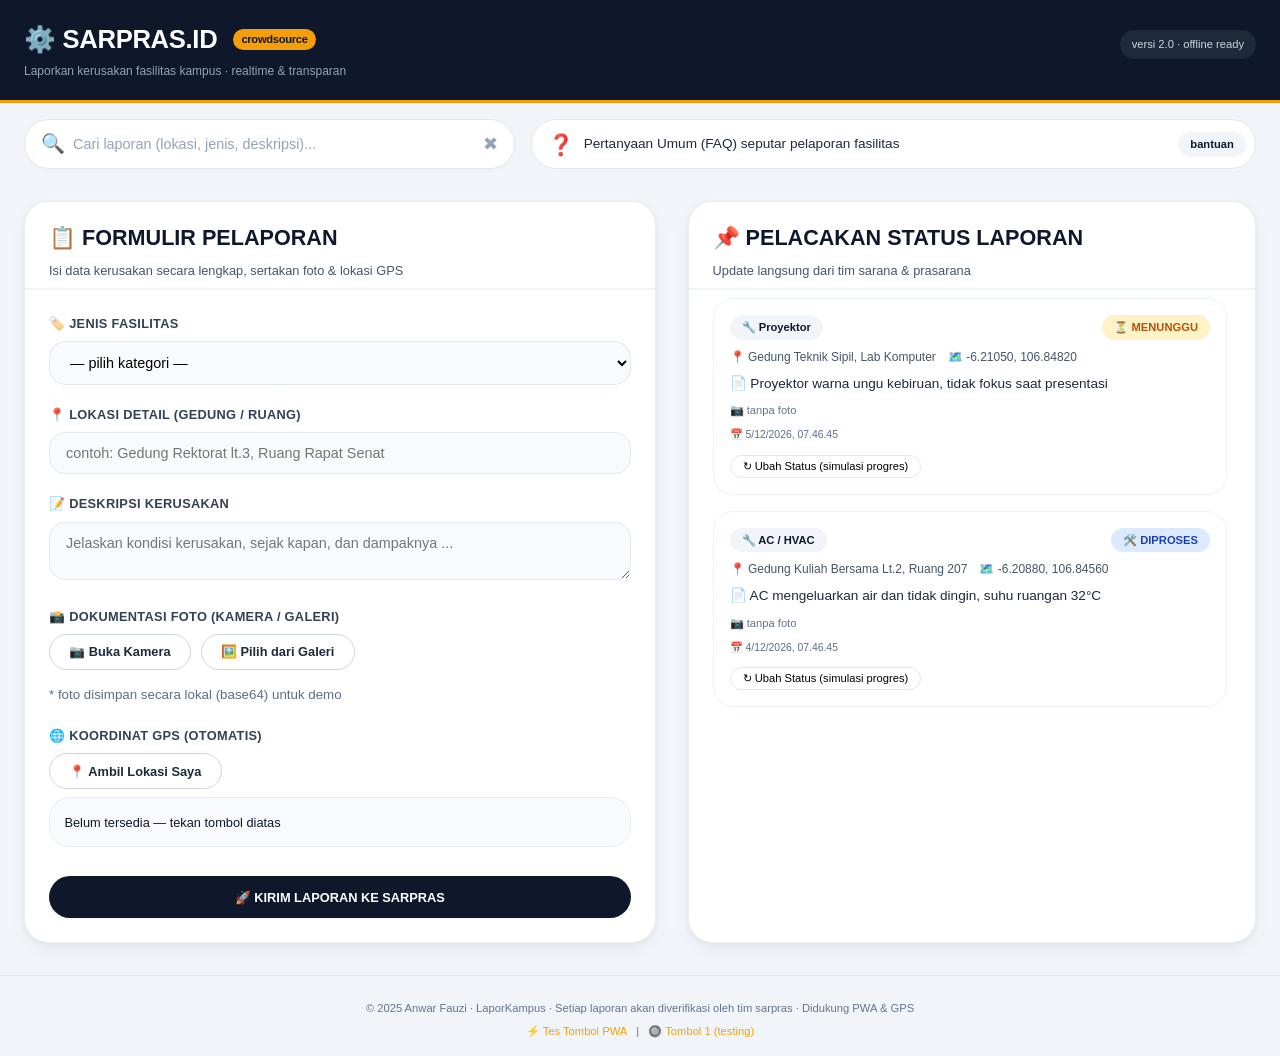
==== commit a473675c: "update sc" ====
--- a/index.html
+++ b/index.html
@@ -326,6 +326,186 @@
         align-items: flex-start;
       }
     }
+
+    /* ========== TAMBAHAN BARU: FAQ & SEARCH PANEL ========== */
+    .utility-bar {
+      max-width: 1280px;
+      margin: 1rem auto 0 auto;
+      padding: 0 1.5rem;
+      display: flex;
+      flex-wrap: wrap;
+      gap: 1rem;
+      align-items: stretch;
+    }
+    .search-panel {
+      flex: 2;
+      min-width: 220px;
+      background: white;
+      border-radius: 60px;
+      border: 1px solid #E2E8F0;
+      display: flex;
+      align-items: center;
+      padding: 0.2rem 0.2rem 0.2rem 1rem;
+      background: white;
+      transition: all 0.2s;
+      box-shadow: 0 1px 3px rgba(0,0,0,0.03);
+    }
+    .search-panel:focus-within {
+      border-color: #F59E0B;
+      box-shadow: 0 0 0 3px rgba(245,158,11,0.1);
+    }
+    .search-icon {
+      font-size: 1.2rem;
+      margin-right: 8px;
+      color: #F59E0B;
+    }
+    .search-input {
+      flex: 1;
+      border: none;
+      background: transparent;
+      padding: 0.8rem 0;
+      font-size: 0.9rem;
+      outline: none;
+    }
+    .search-input::placeholder {
+      color: #94A3B8;
+    }
+    .search-clear {
+      background: none;
+      border: none;
+      font-size: 1.1rem;
+      cursor: pointer;
+      padding: 0 12px;
+      color: #94A3B8;
+      transition: 0.1s;
+    }
+    .search-clear:hover {
+      color: #F59E0B;
+    }
+
+    .faq-panel {
+      flex: 3;
+      background: white;
+      border-radius: 40px;
+      border: 1px solid #E2E8F0;
+      padding: 0.2rem 0.2rem 0.2rem 1rem;
+      display: flex;
+      align-items: center;
+      justify-content: space-between;
+      flex-wrap: wrap;
+      gap: 0.5rem;
+      cursor: pointer;
+      transition: 0.1s;
+      background: white;
+    }
+    .faq-panel:hover {
+      border-color: #F59E0B;
+      background: #FFFCF5;
+    }
+    .faq-left {
+      display: flex;
+      align-items: center;
+      gap: 10px;
+    }
+    .faq-icon {
+      font-size: 1.3rem;
+    }
+    .faq-text {
+      font-weight: 500;
+      font-size: 0.85rem;
+      color: #1E293B;
+    }
+    .faq-badge {
+      background: #F1F5F9;
+      border-radius: 40px;
+      padding: 4px 12px;
+      font-size: 0.7rem;
+      color: #0F172A;
+      font-weight: 600;
+      margin-right: 6px;
+    }
+
+    /* Modal FAQ overlay */
+    .faq-modal {
+      display: none;
+      position: fixed;
+      top: 0; left: 0;
+      width: 100%; height: 100%;
+      background: rgba(15,23,42,0.75);
+      backdrop-filter: blur(4px);
+      align-items: center;
+      justify-content: center;
+      z-index: 1000;
+    }
+    .faq-modal-content {
+      background: white;
+      max-width: 600px;
+      width: 90%;
+      border-radius: 32px;
+      box-shadow: 0 25px 40px rgba(0,0,0,0.2);
+      overflow: hidden;
+      animation: fadeSlideUp 0.2s ease;
+    }
+    @keyframes fadeSlideUp {
+      from { opacity: 0; transform: translateY(20px);}
+      to { opacity: 1; transform: translateY(0);}
+    }
+    .faq-modal-header {
+      background: #0F172A;
+      padding: 1.2rem 1.5rem;
+      color: white;
+      display: flex;
+      justify-content: space-between;
+      align-items: center;
+    }
+    .faq-modal-header h3 {
+      font-weight: 600;
+      display: flex;
+      gap: 8px;
+      align-items: center;
+    }
+    .close-modal {
+      background: none;
+      border: none;
+      font-size: 1.5rem;
+      cursor: pointer;
+      color: white;
+      opacity: 0.8;
+    }
+    .faq-list {
+      padding: 1rem 1.5rem 1.8rem;
+      max-height: 60vh;
+      overflow-y: auto;
+    }
+    .faq-item {
+      border-bottom: 1px solid #ECF3F9;
+      padding: 1rem 0;
+    }
+    .faq-question {
+      font-weight: 700;
+      display: flex;
+      gap: 12px;
+      align-items: center;
+      cursor: pointer;
+      color: #0F172A;
+    }
+    .faq-question span:first-child {
+      font-size: 1.2rem;
+    }
+    .faq-answer {
+      margin-top: 8px;
+      margin-left: 32px;
+      font-size: 0.85rem;
+      color: #475569;
+      display: none;
+    }
+    .faq-answer.show {
+      display: block;
+    }
+    .faq-question .toggle-icon {
+      font-size: 0.9rem;
+      transition: 0.1s;
+    }
   </style>
 </head>
 <body>
@@ -339,6 +519,22 @@
     <div class="badge-version">versi 2.0 · offline ready</div>
   </div>
 </header>
+
+<!-- ========== BARU: SEARCH + FAQ (ikon pencarian & tanya) ========== -->
+<div class="utility-bar">
+  <div class="search-panel">
+    <span class="search-icon">🔍</span>
+    <input type="text" id="searchReportsInput" class="search-input" placeholder="Cari laporan (lokasi, jenis, deskripsi)...">
+    <button id="clearSearchBtn" class="search-clear" title="Hapus pencarian">✖</button>
+  </div>
+  <div class="faq-panel" id="faqTriggerBtn">
+    <div class="faq-left">
+      <span class="faq-icon">❓</span>
+      <span class="faq-text">Pertanyaan Umum (FAQ) seputar pelaporan fasilitas</span>
+    </div>
+    <span class="faq-badge">bantuan</span>
+  </div>
+</div>
 
 <div class="app-wrapper">
   <!-- KIRI: FORM PELAPORAN + MEDIA + GPS -->
@@ -421,6 +617,60 @@
     <span style="margin:0 6px">|</span>
     <button onclick="alert('tombol testing hidup')" style="background:none; border:none; color:#F59E0B; cursor:pointer; font-size:0.7rem;">🔘 Tombol 1 (testing)</button>
   </p>
+</div>
+
+<!-- Modal FAQ (tambahan) -->
+<div id="faqModal" class="faq-modal">
+  <div class="faq-modal-content">
+    <div class="faq-modal-header">
+      <h3><span>❓</span> Pertanyaan Umum (FAQ)</h3>
+      <button class="close-modal" id="closeFaqModalBtn">&times;</button>
+    </div>
+    <div class="faq-list" id="faqListContainer">
+      <div class="faq-item">
+        <div class="faq-question">
+          <span>📌</span> <span>Bagaimana cara melaporkan fasilitas rusak?</span>
+          <span class="toggle-icon">▼</span>
+        </div>
+        <div class="faq-answer">Isi form di sebelah kiri: pilih jenis fasilitas, lokasi, deskripsi, foto (opsional), dan ambil koordinat GPS. Lalu klik "KIRIM LAPORAN". Laporan akan masuk ke daftar.</div>
+      </div>
+      <div class="faq-item">
+        <div class="faq-question">
+          <span>🛠️</span> <span>Bagaimana status laporan diperbarui?</span>
+          <span class="toggle-icon">▼</span>
+        </div>
+        <div class="faq-answer">Tim sarpras (atau demo) bisa mengubah status dari "MENUNGGU" menjadi "DIPROSES" lalu "SELESAI". Klik tombol "Ubah Status" di tiket laporan untuk simulasi progres.</div>
+      </div>
+      <div class="faq-item">
+        <div class="faq-question">
+          <span>📸</span> <span>Apakah wajib menyertakan foto?</span>
+          <span class="toggle-icon">▼</span>
+        </div>
+        <div class="faq-answer">Tidak wajib, tetapi sangat direkomendasikan agar tim teknis lebih cepat memahami kerusakan. Foto disimpan secara lokal (base64) di penyimpanan browser.</div>
+      </div>
+      <div class="faq-item">
+        <div class="faq-question">
+          <span>🌐</span> <span>Apakah lokasi GPS diperlukan?</span>
+          <span class="toggle-icon">▼</span>
+        </div>
+        <div class="faq-answer">Ya, untuk membantu petugas menemukan lokasi tepat kerusakan. Tekan tombol "Ambil Lokasi Saya" dan izinkan akses lokasi pada perangkat.</div>
+      </div>
+      <div class="faq-item">
+        <div class="faq-question">
+          <span>🔍</span> <span>Bagaimana cara mencari laporan lama?</span>
+          <span class="toggle-icon">▼</span>
+        </div>
+        <div class="faq-answer">Gunakan kotak pencarian di atas (ikon 🔍) — ketik kata kunci seperti nama gedung, jenis kerusakan, atau status. Daftar akan langsung tersaring.</div>
+      </div>
+      <div class="faq-item">
+        <div class="faq-question">
+          <span>💾</span> <span>Apakah data laporan tersimpan secara permanen?</span>
+          <span class="toggle-icon">▼</span>
+        </div>
+        <div class="faq-answer">Data disimpan di localStorage browser Anda. Untuk aplikasi riil, laporan akan dikirim ke server backend. Saat ini hanya demo offline.</div>
+      </div>
+    </div>
+  </div>
 </div>
 
 <script>
@@ -467,13 +717,26 @@
     renderReportList();
   }
 
+  // fungsi render dengan filter pencarian
+  let currentSearchQuery = "";
+
   function renderReportList() {
     const container = document.getElementById('dynamicReportList');
-    if(!reportsDatabase.length) {
-      container.innerHTML = `<div style="text-align:center; padding:2rem; background:#F8FAFE; border-radius:28px;">📭 Belum ada laporan. Kirim laporan pertama anda.</div>`;
+    let filteredReports = [...reportsDatabase];
+    if(currentSearchQuery.trim() !== "") {
+      const query = currentSearchQuery.trim().toLowerCase();
+      filteredReports = filteredReports.filter(r => 
+        r.facilityType.toLowerCase().includes(query) ||
+        r.locationDetail.toLowerCase().includes(query) ||
+        r.description.toLowerCase().includes(query) ||
+        (r.status && r.status.toLowerCase().includes(query))
+      );
+    }
+    if(!filteredReports.length) {
+      container.innerHTML = `<div style="text-align:center; padding:2rem; background:#F8FAFE; border-radius:28px;">🔎 Tidak ada laporan yang cocok dengan "${escapeHtml(currentSearchQuery)}"</div>`;
       return;
     }
-    const sorted = [...reportsDatabase].reverse();
+    const sorted = [...filteredReports].reverse();
     container.innerHTML = sorted.map(r => `
       <div class="report-ticket" data-id="${r.id}">
         <div class="ticket-header">
@@ -639,6 +902,47 @@
     window.scrollTo({ top: document.querySelector('.app-wrapper').offsetTop, behavior: 'smooth' });
   });
 
+  // ----- PENCARIAN realtime -----
+  const searchInput = document.getElementById('searchReportsInput');
+  const clearSearchBtn = document.getElementById('clearSearchBtn');
+  function updateSearch() {
+    currentSearchQuery = searchInput.value;
+    renderReportList();
+  }
+  searchInput.addEventListener('input', updateSearch);
+  clearSearchBtn.addEventListener('click', () => {
+    searchInput.value = '';
+    updateSearch();
+  });
+
+  // ----- FAQ MODAL & interaksi -----
+  const faqModal = document.getElementById('faqModal');
+  const faqTrigger = document.getElementById('faqTriggerBtn');
+  const closeModalBtn = document.getElementById('closeFaqModalBtn');
+
+  faqTrigger.addEventListener('click', () => {
+    faqModal.style.display = 'flex';
+  });
+  function closeModal() {
+    faqModal.style.display = 'none';
+  }
+  closeModalBtn.addEventListener('click', closeModal);
+  window.addEventListener('click', (e) => {
+    if (e.target === faqModal) closeModal();
+  });
+  // accordion FAQ
+  const faqItems = document.querySelectorAll('.faq-item');
+  faqItems.forEach(item => {
+    const questionDiv = item.querySelector('.faq-question');
+    const answerDiv = item.querySelector('.faq-answer');
+    const toggleIcon = questionDiv.querySelector('.toggle-icon');
+    questionDiv.addEventListener('click', () => {
+      const isOpen = answerDiv.classList.contains('show');
+      answerDiv.classList.toggle('show');
+      toggleIcon.innerHTML = isOpen ? '▼' : '▲';
+    });
+  });
+
   // initial load
   loadReports();
 
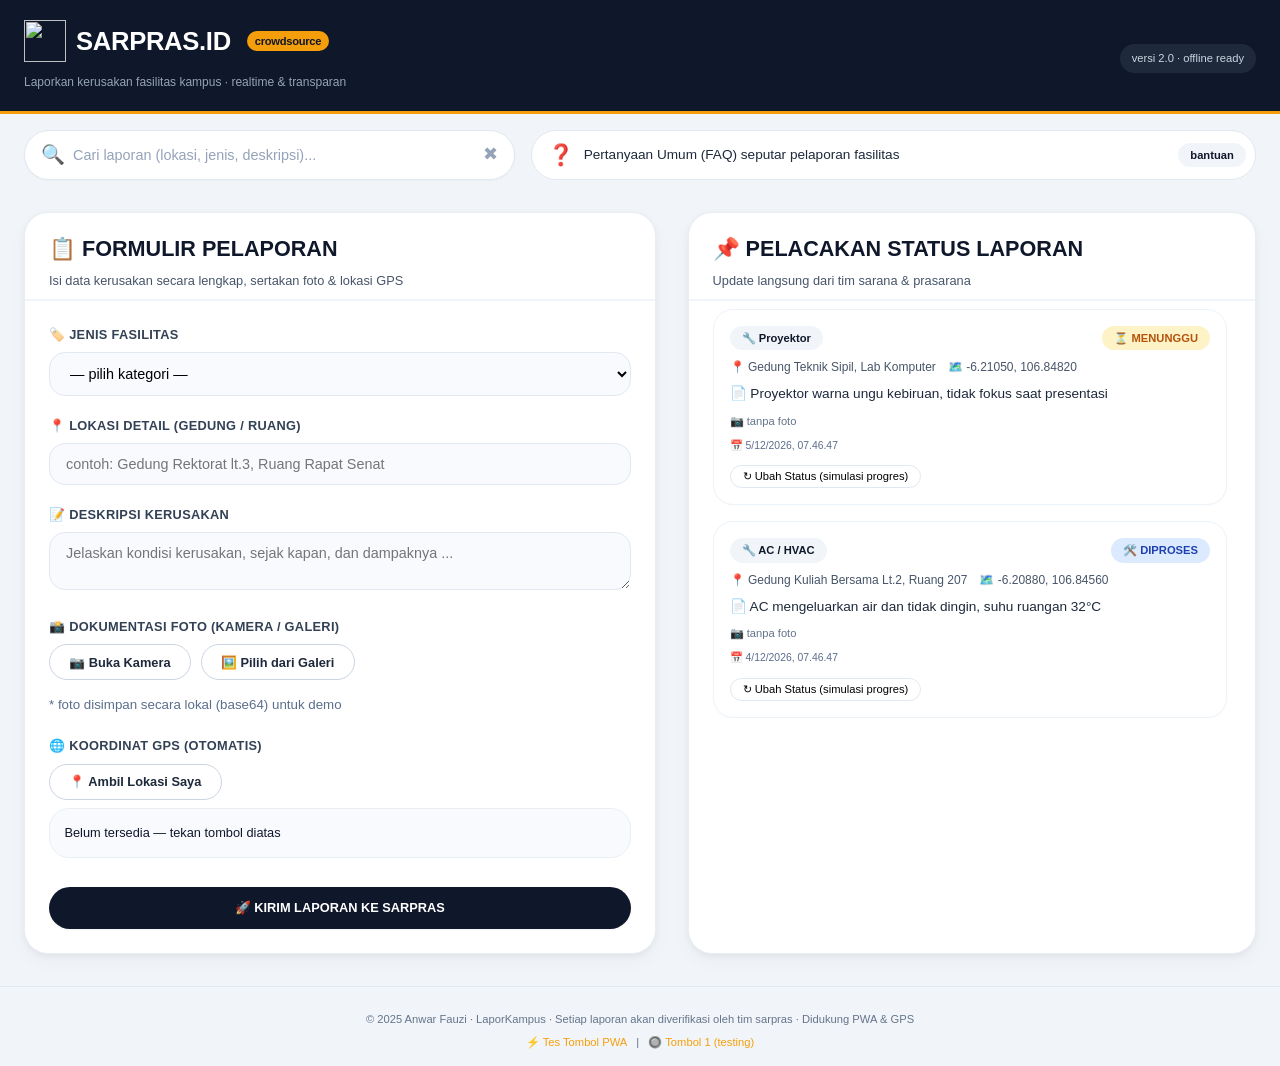
==== commit fd4aa818: "maskot" ====
--- a/index.html
+++ b/index.html
@@ -513,7 +513,7 @@
 <header class="site-header">
   <div class="header-container">
     <div class="brand">
-      <h1>⚙️ SARPRAS.ID <span>crowdsource</span></h1>
+      <h1><img src="data:image/maskot.png;base64,..." style="width:42px; height:42px; object-fit:contain; vertical-align:middle; margin-right:2px;"> SARPRAS.ID <span>crowdsource</span></h1>
       <p>Laporkan kerusakan fasilitas kampus · realtime & transparan</p>
     </div>
     <div class="badge-version">versi 2.0 · offline ready</div>
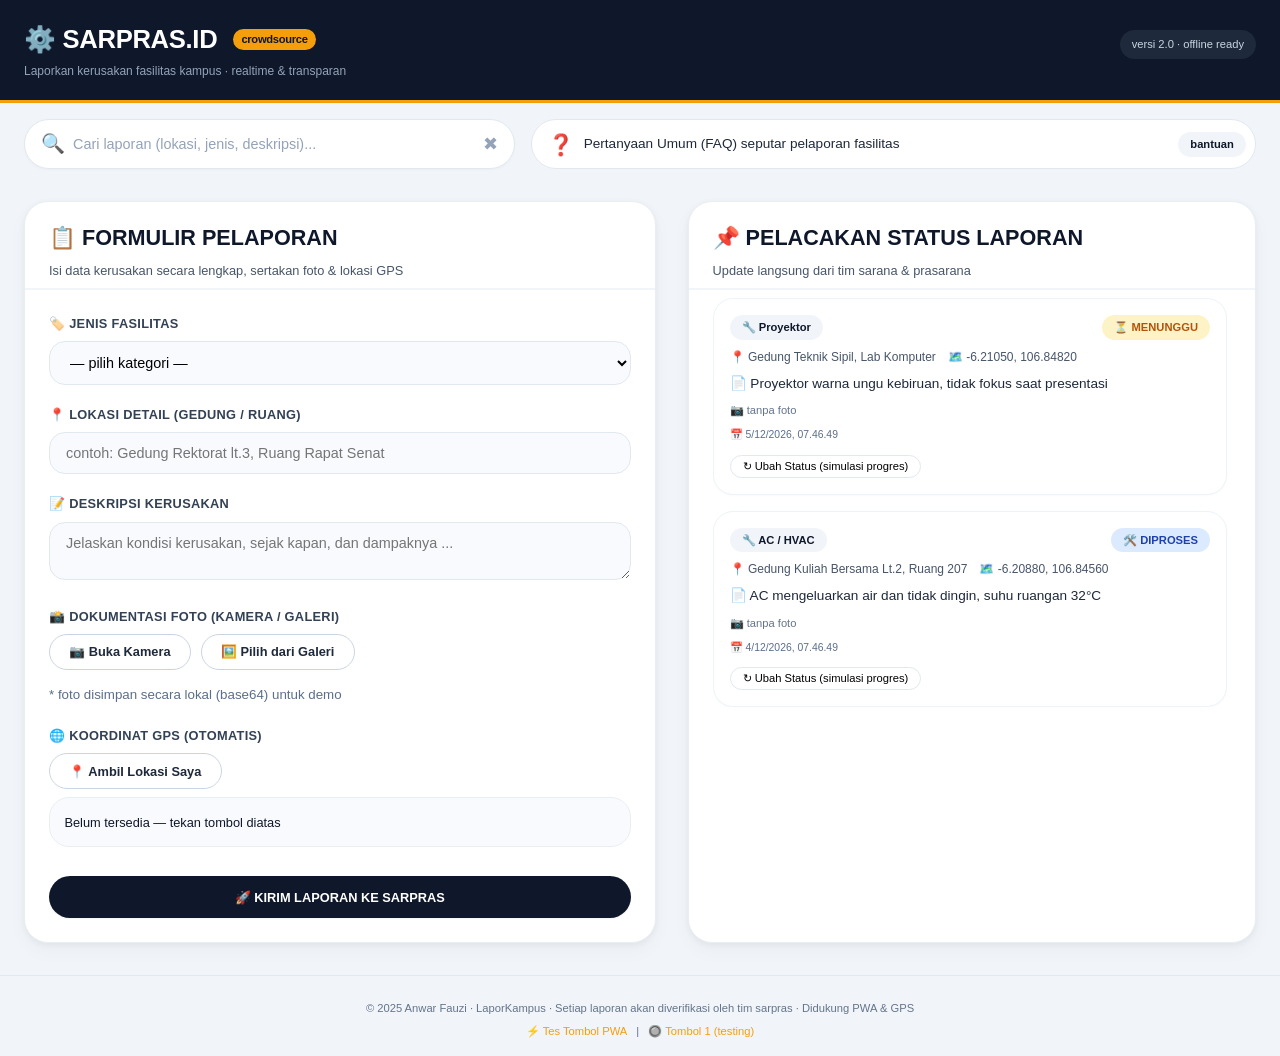
==== commit d21fdd31: "UPDATE INDEX+JSON" ====
--- a/index.html
+++ b/index.html
@@ -513,7 +513,7 @@
 <header class="site-header">
   <div class="header-container">
     <div class="brand">
-      <h1><img src="data:image/maskot.png;base64,..." style="width:42px; height:42px; object-fit:contain; vertical-align:middle; margin-right:2px;"> SARPRAS.ID <span>crowdsource</span></h1>
+      <h1>⚙️ SARPRAS.ID <span>crowdsource</span></h1>
       <p>Laporkan kerusakan fasilitas kampus · realtime & transparan</p>
     </div>
     <div class="badge-version">versi 2.0 · offline ready</div>
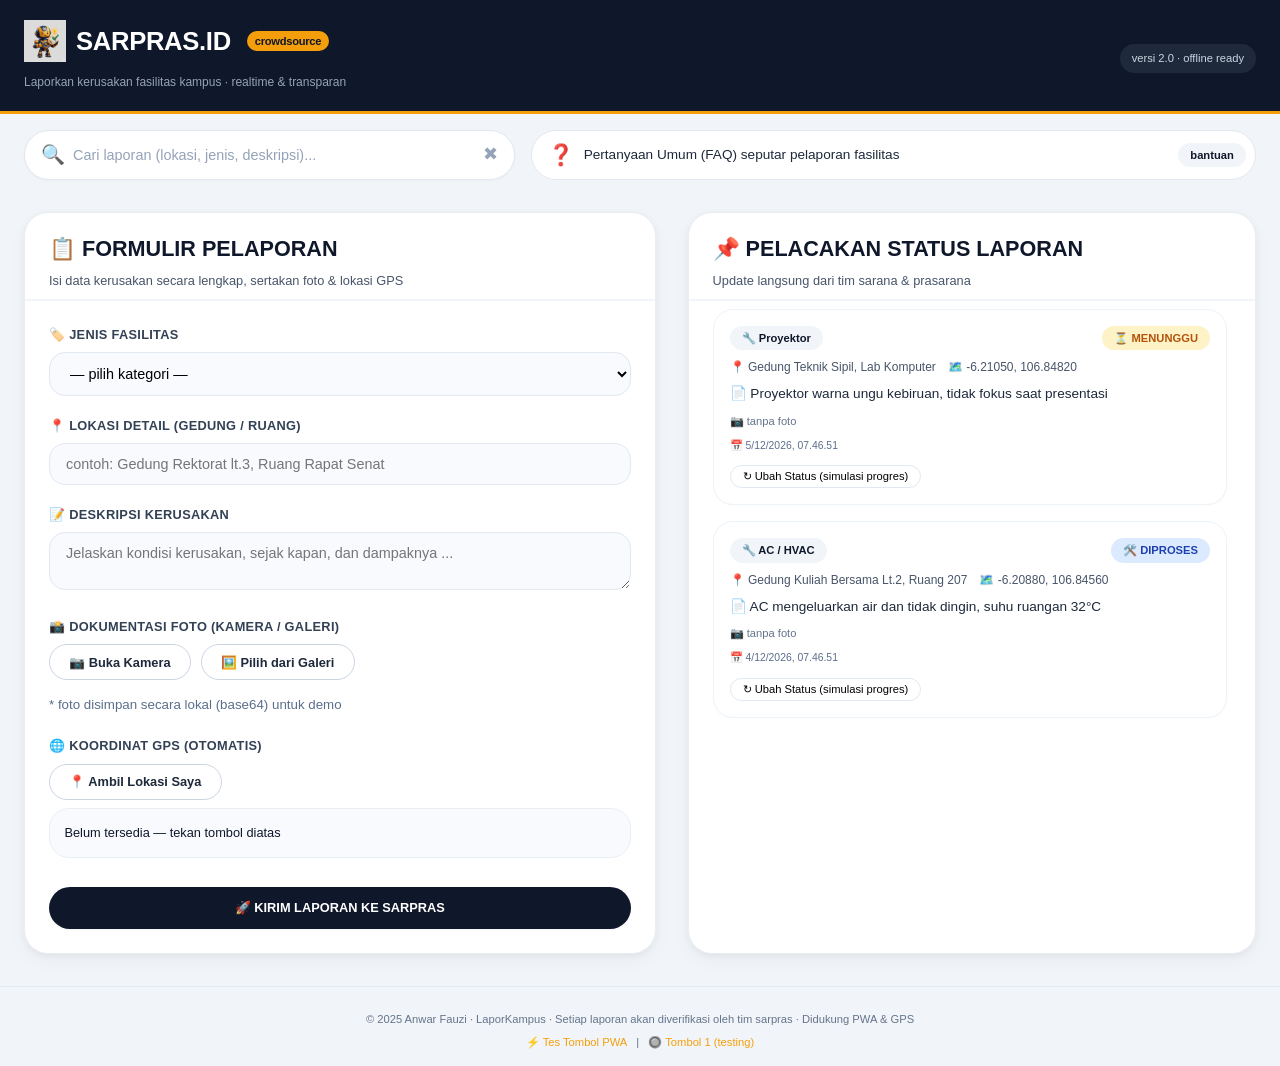
==== commit 27fc6aa4: "update indexxxx" ====
--- a/index.html
+++ b/index.html
@@ -513,8 +513,8 @@
 <header class="site-header">
   <div class="header-container">
     <div class="brand">
-      <h1>⚙️ SARPRAS.ID <span>crowdsource</span></h1>
-      <p>Laporkan kerusakan fasilitas kampus · realtime & transparan</p>
+      <h1><img src="[data-uri]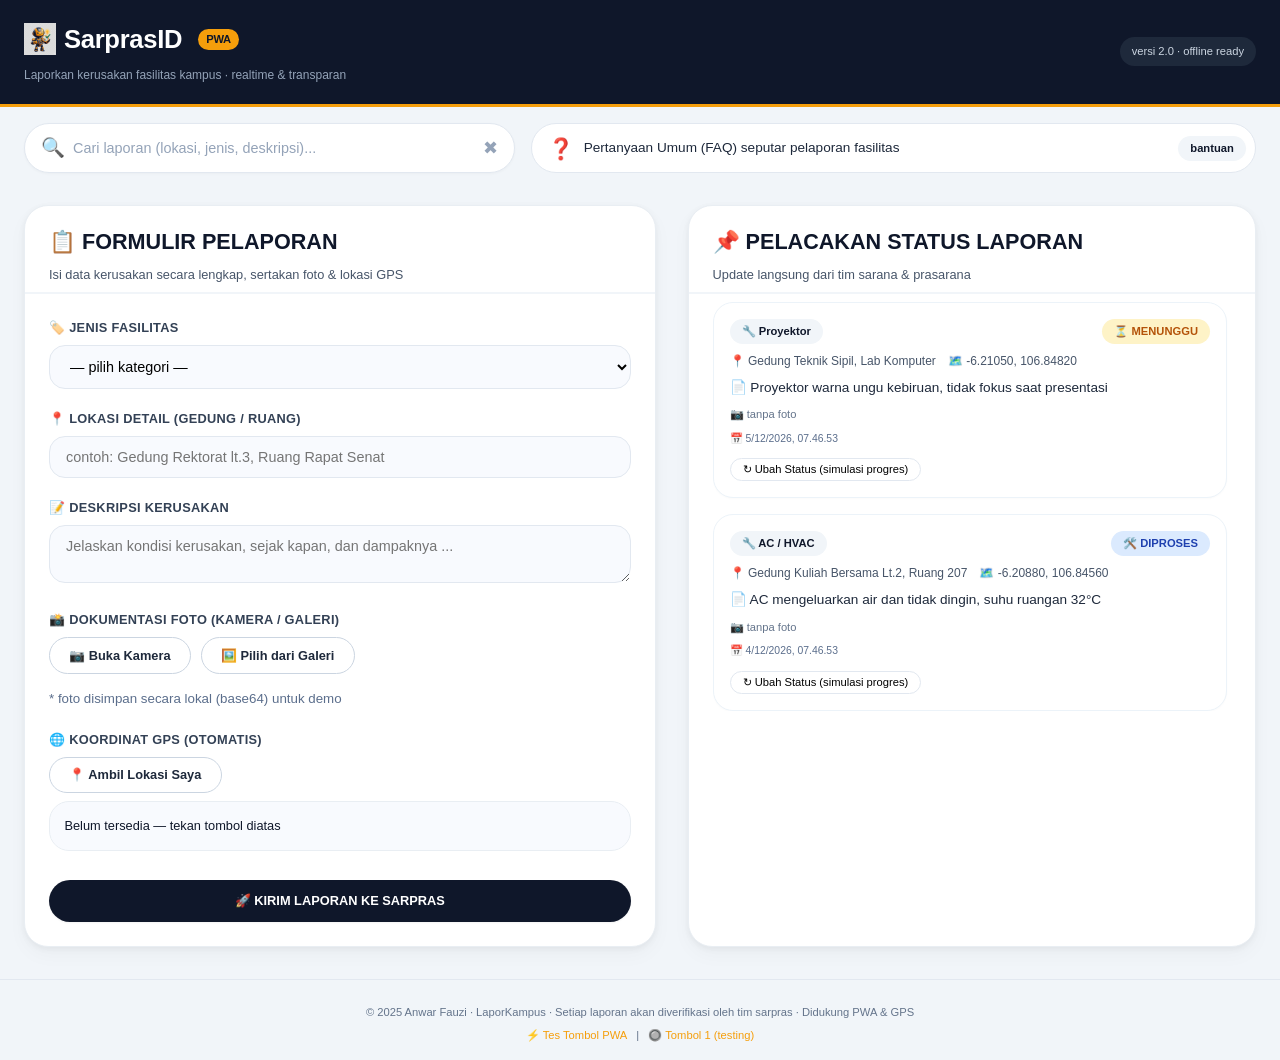
==== commit a412b74c: "update index3" ====
--- a/index.html
+++ b/index.html
@@ -513,8 +513,8 @@
 <header class="site-header">
   <div class="header-container">
     <div class="brand">
-      <h1><img src="[data-uri]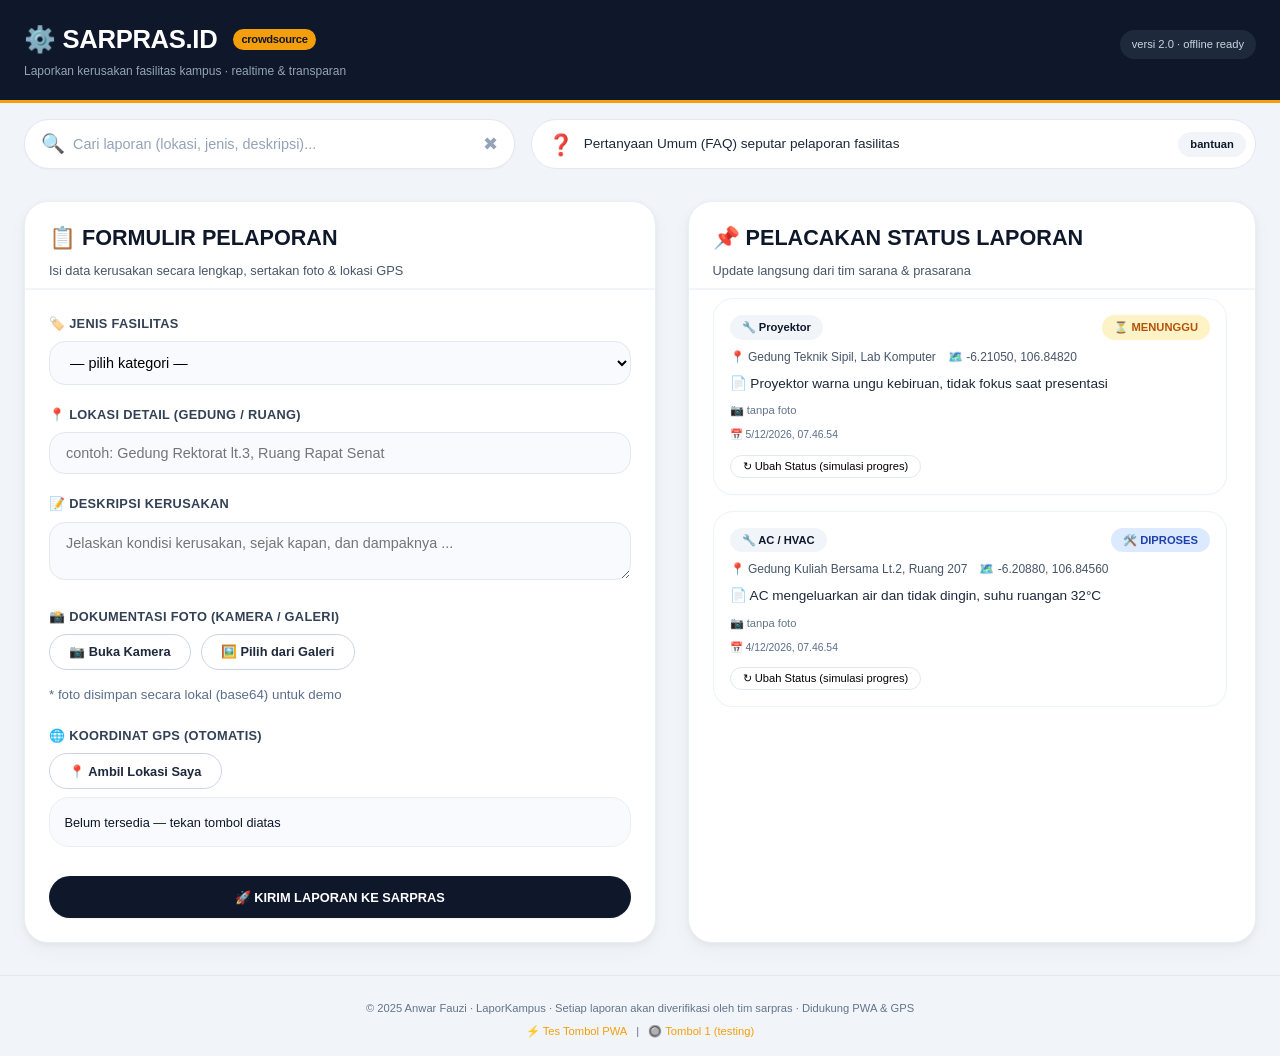
==== commit b50183fe: "bailikin index" ====
--- a/index.html
+++ b/index.html
@@ -513,7 +513,7 @@
 <header class="site-header">
   <div class="header-container">
     <div class="brand">
-      <h1><img src="assets/maskot.png" alt="Logo" height="32" style="vertical-align:middle;">SarprasID <span>PWA</span></h1>
+      <h1>⚙️ SARPRAS.ID <span>crowdsource</span></h1>
       <p>Laporkan kerusakan fasilitas kampus · realtime & transparan</p>
     </div>
     <div class="badge-version">versi 2.0 · offline ready</div>
